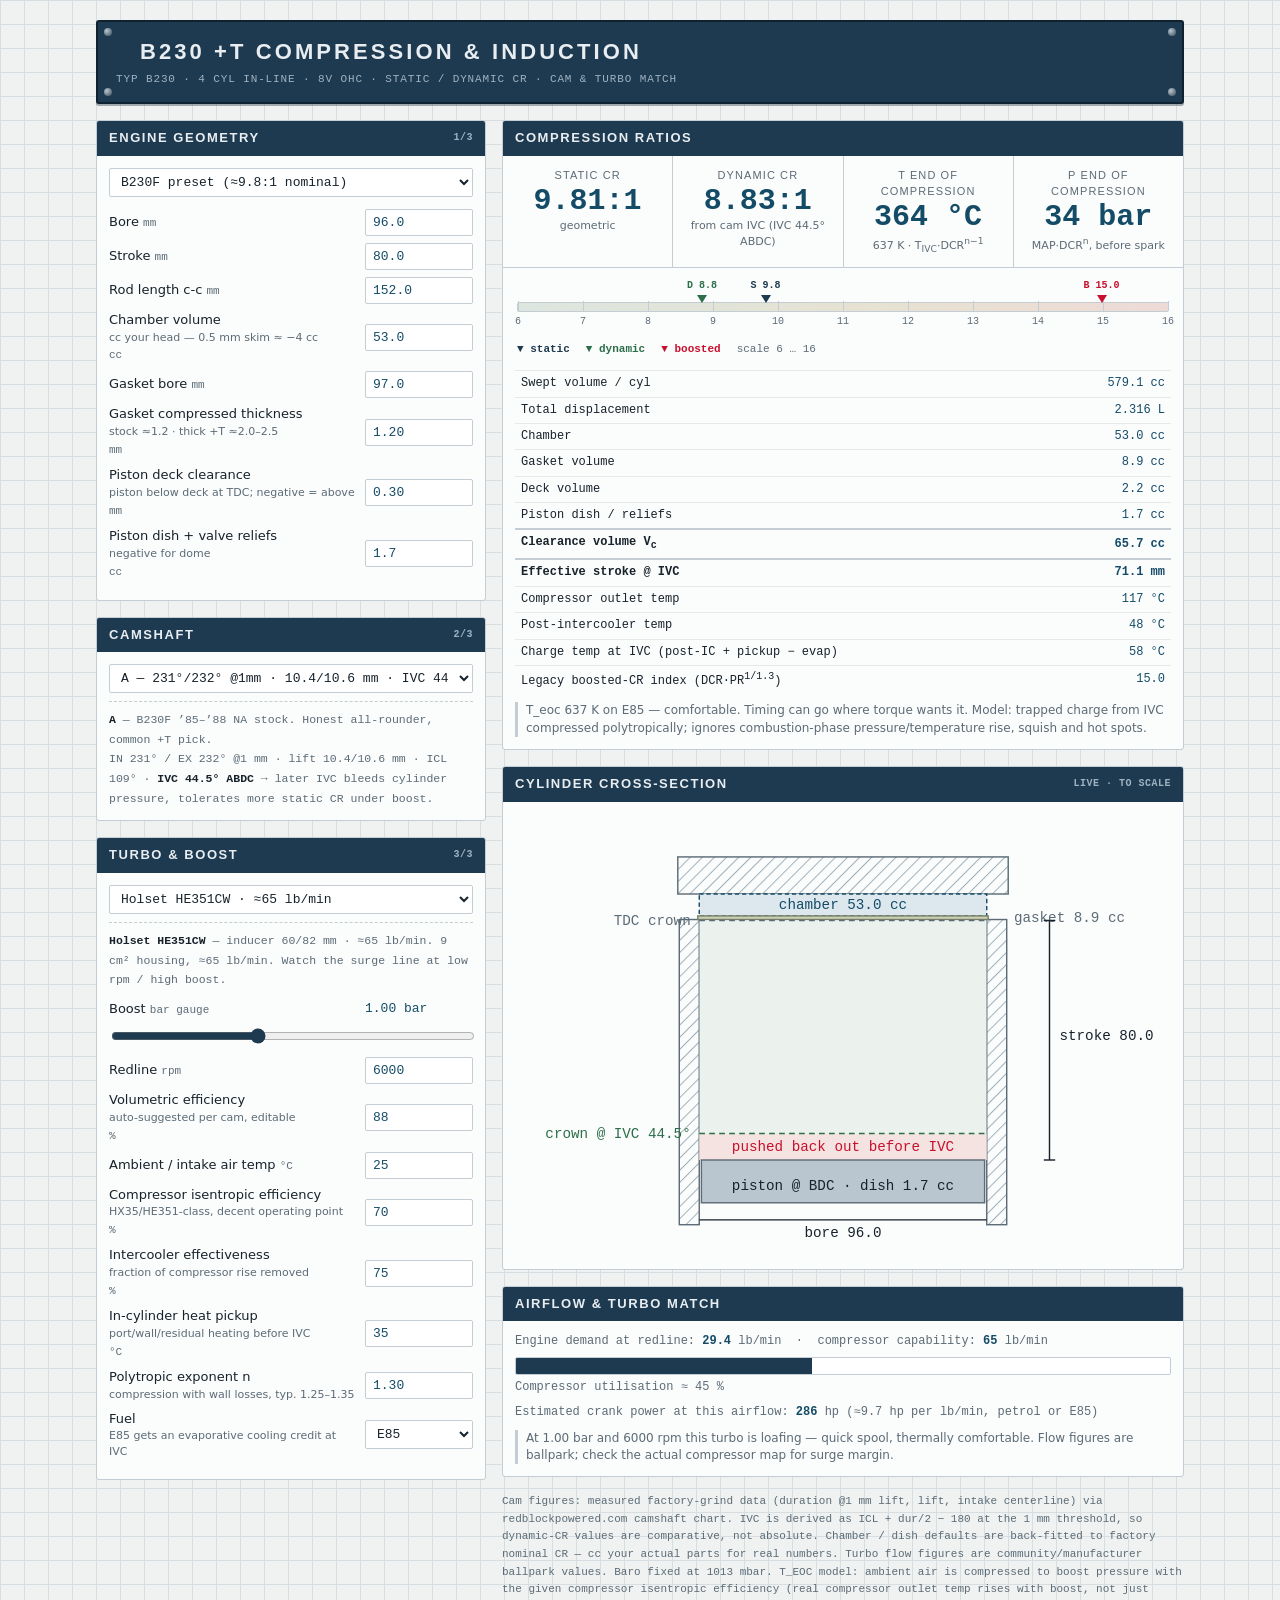
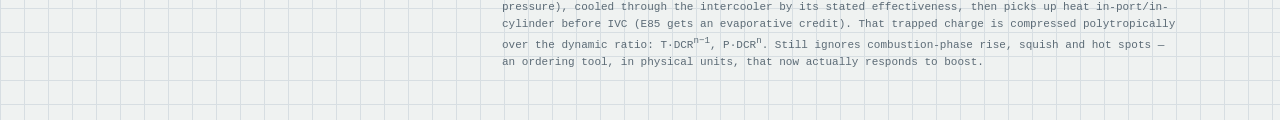
==== docs/tools/b230_compression_calc.html @ 08988bee "Added B230+T compression calculator" ====
<!DOCTYPE html>
<html lang="en">
<head>
<meta charset="UTF-8">
<meta name="viewport" content="width=device-width, initial-scale=1.0">
<title>B230 +T Compression &amp; Induction Calculator</title>
<style>
  :root{
    --paper:#EFF2F1;
    --panel:#FBFCFC;
    --gridline:#D7DEE2;
    --ink:#17222B;
    --muted:#5C6B76;
    --plate:#1E3A50;
    --plate-ink:#E8EDF1;
    --val:#144B67;
    --red:#C8102E;
    --ok:#2C6E49;
    --line:#C3CDD3;
    --mono:ui-monospace,"Cascadia Mono",Consolas,Menlo,monospace;
    --cond:"Arial Narrow","Helvetica Neue Condensed","Roboto Condensed",Arial,sans-serif;
  }
  *{box-sizing:border-box}
  body{
    margin:0; background:var(--paper); color:var(--ink);
    font:14px/1.45 system-ui,Segoe UI,Arial,sans-serif;
    background-image:
      linear-gradient(var(--gridline) 1px, transparent 1px),
      linear-gradient(90deg, var(--gridline) 1px, transparent 1px);
    background-size:24px 24px;
  }
  .wrap{max-width:1120px;margin:0 auto;padding:20px 16px 48px}

  /* ---- data plate header ---- */
  .plate{
    background:var(--plate); color:var(--plate-ink);
    border:2px solid #10222F; border-radius:3px;
    padding:14px 18px; position:relative;
    display:flex; flex-wrap:wrap; gap:4px 24px; align-items:baseline;
    box-shadow:0 2px 0 rgba(16,34,47,.35);
  }
  .plate::before,.plate::after,
  .plate .rvt::before,.plate .rvt::after{
    content:""; position:absolute; width:8px; height:8px; border-radius:50%;
    background:radial-gradient(circle at 35% 35%, #B9C6CF, #5A6E7D 70%);
  }
  .plate::before{top:6px;left:6px}
  .plate::after{top:6px;right:6px}
  .plate .rvt::before{bottom:6px;left:6px}
  .plate .rvt::after{bottom:6px;right:6px}
  .plate h1{
    font-family:var(--cond); font-size:22px; font-weight:700; margin:0;
    text-transform:uppercase; letter-spacing:.14em;
  }
  .plate .sub{
    font-family:var(--mono); font-size:11px; letter-spacing:.08em;
    color:#9FB2C0; text-transform:uppercase;
  }

  .cols{display:grid; grid-template-columns:390px 1fr; gap:16px; margin-top:16px}
  @media(max-width:920px){ .cols{grid-template-columns:1fr} }

  /* ---- cards ---- */
  .card{
    background:var(--panel); border:1px solid var(--line); border-radius:3px;
    margin-bottom:16px; overflow:hidden;
  }
  .card h2{
    margin:0; padding:8px 12px; background:var(--plate); color:var(--plate-ink);
    font-family:var(--cond); font-size:13px; font-weight:700;
    text-transform:uppercase; letter-spacing:.12em;
    display:flex; justify-content:space-between; align-items:center;
  }
  .card h2 .tag{font-family:var(--mono); font-size:10px; color:#9FB2C0; letter-spacing:.05em}
  .card .body{padding:12px}

  /* ---- inputs ---- */
  .frow{display:grid; grid-template-columns:1fr 108px; gap:6px 10px; align-items:center; margin-bottom:7px}
  .frow label{color:var(--ink); font-size:13px}
  .frow label small{display:block;color:var(--muted);font-size:11px}
  input[type=number], select{
    font-family:var(--mono); font-size:13px; color:var(--val);
    padding:5px 7px; border:1px solid var(--line); border-radius:2px;
    background:#fff; width:100%;
  }
  input[type=number]:focus, select:focus, input[type=range]:focus{
    outline:2px solid var(--val); outline-offset:1px;
  }
  select{color:var(--ink)}
  .presetrow{display:flex; gap:8px; margin-bottom:12px}
  .presetrow select{flex:1}
  .unit{color:var(--muted); font-size:11px; font-family:var(--mono)}

  input[type=range]{width:100%; accent-color:var(--plate)}
  .rangeout{font-family:var(--mono); color:var(--val); font-size:13px; white-space:nowrap}

  /* ---- results ---- */
  .bigrow{display:grid; grid-template-columns:repeat(auto-fit,minmax(150px,1fr)); gap:1px; background:var(--line); border-bottom:1px solid var(--line)}
  .big{background:var(--panel); padding:12px 14px; text-align:center}
  .big .lbl{font-family:var(--cond); text-transform:uppercase; letter-spacing:.1em; font-size:11px; color:var(--muted)}
  .big .num{font-family:var(--mono); font-size:30px; font-weight:600; color:var(--val); line-height:1.15}
  .big .num.warn{color:var(--red)}
  .big .note{font-size:11px; color:var(--muted)}

  /* CR scale rail */
  .rail{position:relative; margin:34px 14px 30px; height:10px; background:linear-gradient(90deg,#DCE6DF, #E7E2D2 55%, #EEDAD6); border:1px solid var(--line); border-radius:2px}
  .rail .tick{position:absolute; top:12px; font-family:var(--mono); font-size:10px; color:var(--muted); transform:translateX(-50%)}
  .rail .tick::before{content:""; position:absolute; top:-14px; left:50%; width:1px; height:10px; background:var(--line)}
  .rail .mk{position:absolute; top:-24px; transform:translateX(-50%); text-align:center; font-family:var(--mono); font-size:10px; font-weight:700}
  .rail .mk::after{content:""; display:block; margin:1px auto 0; width:0; height:0; border-left:5px solid transparent; border-right:5px solid transparent; border-top:8px solid currentColor}
  .mk.scr{color:var(--plate)} .mk.dcr{color:var(--ok)} .mk.ecr{color:var(--red)}
  .raillegend{display:flex; gap:16px; padding:0 14px 12px; font-family:var(--mono); font-size:11px; color:var(--muted); flex-wrap:wrap}
  .raillegend b{font-weight:700}
  .lg-scr{color:var(--plate)} .lg-dcr{color:var(--ok)} .lg-ecr{color:var(--red)}

  /* volume table */
  table.vol{width:100%; border-collapse:collapse; font-family:var(--mono); font-size:12px}
  table.vol td{padding:4px 6px; border-top:1px solid #E4E9EC}
  table.vol td:last-child{text-align:right; color:var(--val)}
  table.vol tr.total td{border-top:2px solid var(--line); font-weight:700}

  /* cam spec strip */
  .camspec{font-family:var(--mono); font-size:11.5px; color:var(--muted); margin-top:8px; border-top:1px dashed var(--line); padding-top:8px; line-height:1.7}
  .camspec b{color:var(--ink)}

  /* airflow bar */
  .flowbar{height:18px; border:1px solid var(--line); border-radius:2px; background:#fff; position:relative; overflow:hidden; margin:6px 0 4px}
  .flowbar .fill{height:100%; background:var(--plate); transition:width .25s}
  .flowbar.over .fill{background:var(--red)}
  .flowtxt{font-family:var(--mono); font-size:12px; color:var(--muted)}
  .flowtxt b{color:var(--val)}
  .hint{font-size:12px; color:var(--muted); margin-top:8px; border-left:3px solid var(--line); padding-left:8px}
  .hint.warn{border-color:var(--red); color:var(--red)}

  svg text{font-family:var(--mono)}
  footer{margin-top:8px; font-size:11px; color:var(--muted); font-family:var(--mono); line-height:1.6}
  @media (prefers-reduced-motion: reduce){ *{transition:none !important} }
</style>
</head>
<body>
<div class="wrap">

  <header class="plate"><span class="rvt"></span>
    <h1>B230 +T Compression &amp; Induction</h1>
    <span class="sub">Typ B230 · 4 cyl in-line · 8V OHC · static / dynamic CR · cam &amp; turbo match</span>
  </header>

  <div class="cols">
    <!-- ================= LEFT: INPUTS ================= -->
    <div>
      <section class="card">
        <h2>Engine geometry <span class="tag">1/3</span></h2>
        <div class="body">
          <div class="presetrow">
            <select id="preset" aria-label="Engine preset">
              <option value="b230f">B230F preset (≈9.8:1 nominal)</option>
              <option value="b230ft">B230FT preset (≈8.7:1 nominal)</option>
              <option value="custom">Custom (edited)</option>
            </select>
          </div>
          <div class="frow"><label>Bore <span class="unit">mm</span></label><input type="number" id="bore" step="0.1" value="96.0"></div>
          <div class="frow"><label>Stroke <span class="unit">mm</span></label><input type="number" id="stroke" step="0.1" value="80.0"></div>
          <div class="frow"><label>Rod length c-c <span class="unit">mm</span></label><input type="number" id="rod" step="0.1" value="152.0"></div>
          <div class="frow"><label>Chamber volume <small>cc your head — 0.5 mm skim ≈ −4 cc</small><span class="unit">cc</span></label><input type="number" id="chamber" step="0.1" value="53.0"></div>
          <div class="frow"><label>Gasket bore <span class="unit">mm</span></label><input type="number" id="gbore" step="0.1" value="97.0"></div>
          <div class="frow"><label>Gasket compressed thickness <small>stock ≈1.2 · thick +T ≈2.0–2.5</small><span class="unit">mm</span></label><input type="number" id="gthk" step="0.05" value="1.20"></div>
          <div class="frow"><label>Piston deck clearance <small>piston below deck at TDC; negative = above</small><span class="unit">mm</span></label><input type="number" id="deck" step="0.05" value="0.30"></div>
          <div class="frow"><label>Piston dish + valve reliefs <small>negative for dome</small><span class="unit">cc</span></label><input type="number" id="dish" step="0.1" value="1.7"></div>
        </div>
      </section>

      <section class="card">
        <h2>Camshaft <span class="tag">2/3</span></h2>
        <div class="body">
          <select id="cam" aria-label="OEM camshaft"></select>
          <div class="camspec" id="camspec"></div>
        </div>
      </section>

      <section class="card">
        <h2>Turbo &amp; boost <span class="tag">3/3</span></h2>
        <div class="body">
          <select id="turbo" aria-label="Turbocharger"></select>
          <div class="camspec" id="turbospec"></div>
          <div class="frow" style="margin-top:10px">
            <label>Boost <span class="unit">bar gauge</span></label>
            <span class="rangeout"><span id="boostout">1.00</span> bar</span>
          </div>
          <input type="range" id="boost" min="0" max="2.5" step="0.05" value="1.0" aria-label="Boost pressure">
          <div class="frow" style="margin-top:8px"><label>Redline <span class="unit">rpm</span></label><input type="number" id="rpm" step="100" value="6000"></div>
          <div class="frow"><label>Volumetric efficiency <small>auto-suggested per cam, editable</small><span class="unit">%</span></label><input type="number" id="ve" step="1" value="88"></div>
          <div class="frow"><label>Ambient / intake air temp <span class="unit">°C</span></label><input type="number" id="ambient" step="1" value="25"></div>
          <div class="frow"><label>Compressor isentropic efficiency <small>HX35/HE351-class, decent operating point</small><span class="unit">%</span></label><input type="number" id="etac" step="1" value="70"></div>
          <div class="frow"><label>Intercooler effectiveness <small>fraction of compressor rise removed</small><span class="unit">%</span></label><input type="number" id="iceff" step="1" value="75"></div>
          <div class="frow"><label>In-cylinder heat pickup <small>port/wall/residual heating before IVC</small><span class="unit">°C</span></label><input type="number" id="dth" step="1" value="35"></div>
          <div class="frow"><label>Polytropic exponent n <small>compression with wall losses, typ. 1.25–1.35</small></label><input type="number" id="poly" step="0.01" value="1.30"></div>
          <div class="frow"><label>Fuel <small>E85 gets an evaporative cooling credit at IVC</small></label>
            <select id="fuel"><option value="e85">E85</option><option value="98">98 RON</option><option value="95">95 RON</option></select>
          </div>
        </div>
      </section>
    </div>

    <!-- ================= RIGHT: RESULTS ================= -->
    <div>
      <section class="card">
        <h2>Compression ratios</h2>
        <div class="bigrow">
          <div class="big"><div class="lbl">Static CR</div><div class="num" id="scr">–</div><div class="note">geometric</div></div>
          <div class="big"><div class="lbl">Dynamic CR</div><div class="num" id="dcr">–</div><div class="note">from cam IVC <span id="ivcnote"></span></div></div>
          <div class="big"><div class="lbl">T end of compression</div><div class="num" id="teoc">–</div><div class="note" id="teocnote">T<sub>IVC</sub>·DCR<sup>n−1</sup></div></div>
          <div class="big"><div class="lbl">P end of compression</div><div class="num" id="peoc">–</div><div class="note">MAP·DCR<sup>n</sup>, before spark</div></div>
        </div>
        <div class="rail" id="rail" aria-hidden="true"></div>
        <div class="raillegend">
          <span class="lg-scr"><b>▼ static</b></span>
          <span class="lg-dcr"><b>▼ dynamic</b></span>
          <span class="lg-ecr"><b>▼ boosted</b></span>
          <span>scale 6 … 16</span>
        </div>
        <div class="body" style="padding-top:0">
          <table class="vol" id="voltab"></table>
          <div class="hint" id="crhint"></div>
        </div>
      </section>

      <section class="card">
        <h2>Cylinder cross-section <span class="tag">live · to scale</span></h2>
        <div class="body" style="text-align:center">
          <svg id="cyl" width="100%" viewBox="0 0 460 320" role="img" aria-label="Schematic cylinder cross-section"></svg>
        </div>
      </section>

      <section class="card">
        <h2>Airflow &amp; turbo match</h2>
        <div class="body">
          <div class="flowtxt">Engine demand at redline: <b id="demand">–</b> lb/min &nbsp;·&nbsp; compressor capability: <b id="cap">–</b> lb/min</div>
          <div class="flowbar" id="flowbar"><div class="fill" id="flowfill"></div></div>
          <div class="flowtxt" id="flowpct"></div>
          <div class="flowtxt" style="margin-top:8px">Estimated crank power at this airflow: <b id="hp">–</b> hp <span style="color:var(--muted)">(≈9.7 hp per lb/min, petrol or E85)</span></div>
          <div class="hint" id="turbohint"></div>
        </div>
      </section>

      <footer>
        Cam figures: measured factory-grind data (duration @1 mm lift, lift, intake centerline) via redblockpowered.com camshaft chart.
        IVC is derived as ICL + dur/2 − 180 at the 1 mm threshold, so dynamic-CR values are comparative, not absolute.
        Chamber / dish defaults are back-fitted to factory nominal CR — cc your actual parts for real numbers.
        Turbo flow figures are community/manufacturer ballpark values. Baro fixed at 1013 mbar.
        T_EOC model: ambient air is compressed to boost pressure with the given compressor isentropic efficiency (real compressor
        outlet temp rises with boost, not just pressure), cooled through the intercooler by its stated effectiveness, then picks up
        heat in-port/in-cylinder before IVC (E85 gets an evaporative credit). That trapped charge is compressed polytropically over
        the dynamic ratio: T·DCR<sup>n−1</sup>, P·DCR<sup>n</sup>. Still ignores combustion-phase rise, squish and hot spots — an
        ordering tool, in physical units, that now actually responds to boost.
      </footer>
    </div>
  </div>
</div>

<script>
"use strict";

/* ------------ data ------------ */
const CAMS = {
  A:  {di:231, de:232, li:10.4, le:10.6, icl:109,   ve:88, desc:"B230F ’85–’88 NA stock. Honest all-rounder, common +T pick."},
  B:  {di:235, de:239, li:10.5, le:10.6, icl:109,   ve:88, desc:"Older B21E/B23E injection NA grind."},
  D:  {di:246, de:245, li:11.2, le:11.0, icl:108,   ve:92, desc:"Hot factory NA grind. Lumpy idle, likes revs and compression."},
  H:  {di:250, de:244, li:12.0, le:11.4, icl:106,   ve:92, desc:"Carb-era sport grind. Longest intake duration of the OEM set."},
  K:  {di:246, de:246, li:12.1, le:12.0, icl:113,   ve:92, desc:"Hot NA grind, highest lift of the OEM cams. Late IVC."},
  M:  {di:209, de:228, li:9.4,  le:10.5, icl:116,   ve:82, desc:"B230F ’89+ economy/emissions grind. The one people swap out."},
  T:  {di:218, de:215, li:10.0, le:10.0, icl:109.5, ve:85, desc:"Factory turbo cam (B21FT/B230FT/FK). Short, symmetric, early IVC."},
  V:  {di:236, de:237, li:11.2, le:11.3, icl:111,   ve:90, desc:"B23ET / 240 Turbo era. Mild step up from A."},
  VX: {di:238, de:231, li:11.3, le:10.6, icl:115,   ve:90, desc:"B230FX ’92–’93. Big intake bias; the classic OEM +T upgrade."}
};

const TURBOS = {
  t3:   {name:"Garrett T3 (stock 240/740 Turbo)",  ind:"≈45",  flow:23, note:"Stock wastegated unit. Runs out of breath early but spools instantly."},
  tc13: {name:"Mitsubishi TD04HL-13C (940 Turbo)", ind:"—",    flow:20, note:"Stock 940 unit. Quick spool, done by ≈200 hp."},
  tc15: {name:"Mitsubishi TD04HL-15G",             ind:"—",    flow:26, note:"Popular cheap upgrade, Saab/Volvo sourced."},
  tc16: {name:"Mitsubishi TD04HL-16T",             ind:"—",    flow:29, note:"Good street compromise on a +T."},
  tc19: {name:"Mitsubishi TD04HL-19T",             ind:"—",    flow:34, note:"About the limit of the TD04 frame."},
  he341:{name:"Holset HE341CW",                    ind:"≈50",  flow:50, note:"Smaller Holset, strong spool for its flow."},
  hy35: {name:"Holset HY35W",                      ind:"54",   flow:52, note:"9 cm² undivided housing — fast spool."},
  hx35: {name:"Holset HX35W",                      ind:"54",   flow:55, note:"12 cm² divided T3 flange. The classic budget 400 hp unit."},
  he351:{name:"Holset HE351CW",                    ind:"60/82",flow:65, note:"9 cm² housing, ≈65 lb/min. Watch the surge line at low rpm / high boost."}
};

const BARO = 101.325; // kPa
const $ = id => document.getElementById(id);
const GEO = ["bore","stroke","rod","chamber","gbore","gthk","deck","dish"];

const PRESETS = {
  b230f:  {bore:96.0, stroke:80.0, rod:152.0, chamber:53.0, gbore:97.0, gthk:1.20, deck:0.30, dish:1.7},
  b230ft: {bore:96.0, stroke:80.0, rod:152.0, chamber:53.0, gbore:97.0, gthk:1.20, deck:0.30, dish:11.2}
};

/* ------------ populate selects ------------ */
(function(){
  const cs = $("cam");
  for (const k of Object.keys(CAMS)){
    const c = CAMS[k], ivc = (c.icl + c.di/2 - 180).toFixed(1);
    const o = document.createElement("option");
    o.value = k;
    o.textContent = `${k} — ${c.di}°/${c.de}° @1mm · ${c.li}/${c.le} mm · IVC ${ivc}° ABDC`;
    cs.appendChild(o);
  }
  cs.value = "A";
  const ts = $("turbo");
  for (const k of Object.keys(TURBOS)){
    const t = TURBOS[k];
    const o = document.createElement("option");
    o.value = k;
    o.textContent = `${t.name} · ≈${t.flow} lb/min`;
    ts.appendChild(o);
  }
  ts.value = "he351";
})();

/* ------------ math ------------ */
const cylArea = b => Math.PI/4 * b*b;                      // mm²
const cc = mm3 => mm3/1000;

function pistonDistFromTDC(thetaDeg, r, L){
  const t = thetaDeg * Math.PI/180;
  return (r + L) - (r*Math.cos(t) + Math.sqrt(L*L - Math.pow(r*Math.sin(t),2)));
}

function readGeo(){
  const g = {};
  for (const k of GEO) g[k] = parseFloat($(k).value) || 0;
  return g;
}

function compute(){
  const g = readGeo();
  const cam = CAMS[$("cam").value];
  const turbo = TURBOS[$("turbo").value];
  const boost = parseFloat($("boost").value);
  const rpm = parseFloat($("rpm").value) || 0;
  const ve = (parseFloat($("ve").value) || 0)/100;

  const Vd = cc(cylArea(g.bore) * g.stroke);               // cc per cyl
  const Vgask = cc(cylArea(g.gbore) * g.gthk);
  const Vdeck = cc(cylArea(g.bore) * g.deck);
  const Vc = g.chamber + Vgask + Vdeck + g.dish;
  const scr = Vd/Vc + 1;

  const ivc = cam.icl + cam.di/2 - 180;                    // ° ABDC @1mm
  const effStroke = pistonDistFromTDC(180 + ivc, g.stroke/2, g.rod);
  const dcr = (Vd * effStroke/g.stroke)/Vc + 1;

  const pr = (BARO + boost*100)/BARO;

  // compressor discharge & post-intercooler temperature — this is what actually responds to boost
  const k = 1.4;
  const ambientC = parseFloat($("ambient").value) || 0;
  const etaC = (parseFloat($("etac").value) || 100)/100;
  const icEff = (parseFloat($("iceff").value) || 0)/100;
  const T1 = ambientC + 273.15;
  const T2s = T1 * Math.pow(pr, (k-1)/k);
  const T2actual = T1 + (T2s - T1)/etaC;             // real compressor outlet temp
  const TicK = T2actual - icEff * (T2actual - T1);   // post-intercooler, coolant ≈ ambient

  // end-of-compression state (trapped charge from IVC, polytropic)
  const n = parseFloat($("poly").value) || 1.30;
  const dth = parseFloat($("dth").value) || 0;
  const fuel = $("fuel").value;
  const evap = fuel === "e85" ? 25 : 0;                    // °C evaporative credit
  const tivcK = TicK + dth - evap;
  const teocK = tivcK * Math.pow(dcr, n - 1);
  const peocBar = (BARO + boost*100)/100 * Math.pow(dcr, n);
  const ecr = dcr * Math.pow(pr, 1/1.3);            // legacy index, kept for the table row

  // airflow demand at redline (density at manifold = post-intercooler state)
  const rho = (BARO + boost*100)*1000 / (287 * TicK);       // kg/m³
  const volFlow = (4*Vd/1e6) * rpm/2;                       // m³/min
  const lbmin = volFlow * rho * ve * 2.20462;
  const hp = lbmin * 9.7;

  return {g, Vd, Vgask, Vdeck, Vc, scr, ivc, effStroke, dcr, pr, ecr, boost, lbmin, hp, cam, turbo, rpm,
          n, fuel, tivcK, teocK, peocBar, T2actual, TicK};
}

/* ------------ render ------------ */
function fmt(x,d=2){ return isFinite(x) ? x.toFixed(d) : "–"; }

function railMarkers(r){
  const rail = $("rail");
  rail.innerHTML = "";
  const lo = 6, hi = 16;
  for (let t = lo; t <= hi; t++){
    const tick = document.createElement("span");
    tick.className = "tick";
    tick.style.left = ((t-lo)/(hi-lo)*100) + "%";
    tick.textContent = t;
    rail.appendChild(tick);
  }
  const mks = [ [r.scr,"scr","S"], [r.dcr,"dcr","D"], [r.ecr,"ecr","B"] ];
  for (const [v,cls,lab] of mks){
    if (!isFinite(v)) continue;
    const m = document.createElement("span");
    m.className = "mk " + cls;
    m.style.left = (Math.min(Math.max(v,lo),hi)-lo)/(hi-lo)*100 + "%";
    m.textContent = lab + " " + v.toFixed(1);
    rail.appendChild(m);
  }
}

function drawCyl(r){
  const s = 2.1;                                  // px per mm
  const g = r.g;
  const cx = 230;
  const bw = g.bore * s, gw = g.gbore * s;
  const wall = 14;
  const deckY = 74;
  const strokePx = g.stroke * s;
  const gaskPx = Math.max(g.gthk * s, 1.5);
  const deckClrPx = g.deck * s;
  const tdcCrownY = deckY + deckClrPx;
  const bdcCrownY = tdcCrownY + strokePx;
  const effY = tdcCrownY + r.effStroke * s;       // piston crown at IVC
  const chH = Math.max(r.g.chamber*1000 / cylArea(g.bore) * s, 4); // equivalent slab height
  const dishH = Math.max(g.dish*1000 / cylArea(g.bore) * s, 0);

  const L = [];
  L.push(`<defs><pattern id="hatch" width="6" height="6" patternUnits="userSpaceOnUse" patternTransform="rotate(45)"><line x1="0" y1="0" x2="0" y2="6" stroke="#9FB0BA" stroke-width="1.4"/></pattern></defs>`);
  // block walls
  L.push(`<rect x="${cx-bw/2-wall}" y="${deckY}" width="${wall}" height="${strokePx+46}" fill="url(#hatch)" stroke="#5C6B76"/>`);
  L.push(`<rect x="${cx+bw/2}" y="${deckY}" width="${wall}" height="${strokePx+46}" fill="url(#hatch)" stroke="#5C6B76"/>`);
  // head + chamber slab
  L.push(`<rect x="${cx-gw/2-wall}" y="${deckY-gaskPx-chH-26}" width="${gw+2*wall}" height="26" fill="url(#hatch)" stroke="#5C6B76"/>`);
  L.push(`<rect x="${cx-bw/2}" y="${deckY-gaskPx-chH}" width="${bw}" height="${chH}" fill="#DCE8EE" stroke="#144B67" stroke-dasharray="3 2"/>`);
  L.push(`<text x="${cx}" y="${deckY-gaskPx-chH/2+3}" font-size="10" fill="#144B67" text-anchor="middle">chamber ${fmt(g.chamber,1)} cc</text>`);
  // gasket
  L.push(`<rect x="${cx-gw/2}" y="${deckY-gaskPx}" width="${gw}" height="${gaskPx}" fill="#C9CFB8" stroke="#7A8266"/>`);
  L.push(`<text x="${cx+gw/2+18}" y="${deckY-gaskPx/2+3}" font-size="10" fill="#5C6B76">gasket ${fmt(r.Vgask,1)} cc</text>`);
  // swept volume shading between eff stroke and BDC (lost to IVC)
  if (r.effStroke < g.stroke - 0.05){
    L.push(`<rect x="${cx-bw/2}" y="${effY}" width="${bw}" height="${bdcCrownY-effY}" fill="#F4E3E0"/>`);
    L.push(`<text x="${cx}" y="${(effY+bdcCrownY)/2+3}" font-size="10" fill="#C8102E" text-anchor="middle">pushed back out before IVC</text>`);
  }
  // effective swept
  L.push(`<rect x="${cx-bw/2}" y="${tdcCrownY}" width="${bw}" height="${effY-tdcCrownY}" fill="#E4EEE7" opacity="0.7"/>`);
  // piston at BDC
  const ph = 30;
  L.push(`<rect x="${cx-bw/2+1.5}" y="${bdcCrownY}" width="${bw-3}" height="${ph}" fill="#B9C6CF" stroke="#5C6B76"/>`);
  if (dishH > 0.5) L.push(`<path d="M ${cx-bw/4} ${bdcCrownY} q ${bw/4} ${dishH*2.2} ${bw/2} 0" fill="#FBFCFC" stroke="#5C6B76"/>`);
  L.push(`<text x="${cx}" y="${bdcCrownY+ph-9}" font-size="10" fill="#17222B" text-anchor="middle">piston @ BDC · dish ${fmt(g.dish,1)} cc</text>`);
  // TDC ghost
  L.push(`<line x1="${cx-bw/2}" y1="${tdcCrownY}" x2="${cx+bw/2}" y2="${tdcCrownY}" stroke="#5C6B76" stroke-dasharray="4 3"/>`);
  L.push(`<text x="${cx-bw/2-6}" y="${tdcCrownY+3}" font-size="10" fill="#5C6B76" text-anchor="end">TDC crown</text>`);
  // IVC line
  L.push(`<line x1="${cx-bw/2}" y1="${effY}" x2="${cx+bw/2}" y2="${effY}" stroke="#2C6E49" stroke-dasharray="4 3"/>`);
  L.push(`<text x="${cx-bw/2-6}" y="${effY+3}" font-size="10" fill="#2C6E49" text-anchor="end">crown @ IVC ${fmt(r.ivc,1)}°</text>`);
  // dimension: stroke
  const dimX = cx + bw/2 + wall + 30;
  L.push(`<line x1="${dimX}" y1="${tdcCrownY}" x2="${dimX}" y2="${bdcCrownY}" stroke="#17222B"/>`);
  L.push(`<line x1="${dimX-4}" y1="${tdcCrownY}" x2="${dimX+4}" y2="${tdcCrownY}" stroke="#17222B"/>`);
  L.push(`<line x1="${dimX-4}" y1="${bdcCrownY}" x2="${dimX+4}" y2="${bdcCrownY}" stroke="#17222B"/>`);
  L.push(`<text x="${dimX+7}" y="${(tdcCrownY+bdcCrownY)/2}" font-size="10" fill="#17222B">stroke ${fmt(g.stroke,1)}</text>`);
  // dimension: bore
  L.push(`<line x1="${cx-bw/2}" y1="${bdcCrownY+ph+12}" x2="${cx+bw/2}" y2="${bdcCrownY+ph+12}" stroke="#17222B"/>`);
  L.push(`<text x="${cx}" y="${bdcCrownY+ph+24}" font-size="10" fill="#17222B" text-anchor="middle">bore ${fmt(g.bore,1)}</text>`);

  const svg = $("cyl");
  svg.setAttribute("viewBox", `0 0 460 ${bdcCrownY+ph+34}`);
  svg.innerHTML = L.join("");
}

function crGuidance(r){
  const el = $("crhint");
  const T = r.teocK, P = r.peocBar;
  // fuel-specific comfort bands for end-gas temperature at TDC (K)
  const bands = { "95":[610,650,690], "98":[635,675,710], "e85":[680,720,750] };
  const [ok, watch, hot] = bands[r.fuel];
  const fname = r.fuel === "e85" ? "E85" : r.fuel + " RON";
  let txt, warn = false;
  if (T < ok){
    txt = `T_eoc ${T.toFixed(0)} K on ${fname} — comfortable. Timing can go where torque wants it.`;
  } else if (T < watch){
    txt = `T_eoc ${T.toFixed(0)} K on ${fname} — workable, but this is where the knock limit starts setting your timing map.`;
  } else if (T < hot){
    txt = `T_eoc ${T.toFixed(0)} K on ${fname} — hot end gas. Expect significant timing retard at peak torque; better IC, later-IVC cam, or lower CR pays off here.`;
    warn = true;
  } else {
    txt = `T_eoc ${T.toFixed(0)} K on ${fname} — aggressive. Thicker gasket, deeper dish, later-IVC cam (VX/K) or colder charge before chasing this tune.`;
    warn = true;
  }
  if (P > 48) txt += ` P_eoc ${P.toFixed(0)} bar — end-gas density is high, which speeds knock chemistry at any given temperature.`;
  txt += " Model: trapped charge from IVC compressed polytropically; ignores combustion-phase pressure/temperature rise, squish and hot spots.";
  el.textContent = txt;
  el.className = "hint" + (warn ? " warn" : "");
}

function render(){
  const r = compute();
  $("scr").textContent = fmt(r.scr) + ":1";
  $("dcr").textContent = fmt(r.dcr) + ":1";
  $("teoc").textContent = (r.teocK - 273.15).toFixed(0) + " °C";
  $("teocnote").innerHTML = `${r.teocK.toFixed(0)} K · T<sub>IVC</sub>·DCR<sup>n−1</sup>`;
  const bands = { "95":690, "98":710, "e85":750 };
  $("teoc").className = "num" + (r.teocK >= bands[r.fuel] - 40 ? " warn" : "");
  $("peoc").textContent = fmt(r.peocBar,0) + " bar";
  $("ivcnote").textContent = `(IVC ${fmt(r.ivc,1)}° ABDC)`;

  $("voltab").innerHTML = `
    <tr><td>Swept volume / cyl</td><td>${fmt(r.Vd,1)} cc</td></tr>
    <tr><td>Total displacement</td><td>${fmt(4*r.Vd/1000,3)} L</td></tr>
    <tr><td>Chamber</td><td>${fmt(r.g.chamber,1)} cc</td></tr>
    <tr><td>Gasket volume</td><td>${fmt(r.Vgask,1)} cc</td></tr>
    <tr><td>Deck volume</td><td>${fmt(r.Vdeck,1)} cc</td></tr>
    <tr><td>Piston dish / reliefs</td><td>${fmt(r.g.dish,1)} cc</td></tr>
    <tr class="total"><td>Clearance volume V<sub>c</sub></td><td>${fmt(r.Vc,1)} cc</td></tr>
    <tr class="total"><td>Effective stroke @ IVC</td><td>${fmt(r.effStroke,1)} mm</td></tr>
    <tr><td>Compressor outlet temp</td><td>${(r.T2actual-273.15).toFixed(0)} °C</td></tr>
    <tr><td>Post-intercooler temp</td><td>${(r.TicK-273.15).toFixed(0)} °C</td></tr>
    <tr><td>Charge temp at IVC (post-IC + pickup − evap)</td><td>${(r.tivcK-273.15).toFixed(0)} °C</td></tr>
    <tr><td>Legacy boosted-CR index (DCR·PR<sup>1/1.3</sup>)</td><td>${fmt(r.ecr,1)}</td></tr>`;

  railMarkers(r);
  drawCyl(r);
  crGuidance(r);

  // cam spec strip
  const c = r.cam;
  $("camspec").innerHTML =
    `<b>${$("cam").value}</b> — ${c.desc}<br>` +
    `IN ${c.di}° / EX ${c.de}° @1 mm · lift ${c.li}/${c.le} mm · ICL ${c.icl}° · ` +
    `<b>IVC ${fmt(r.ivc,1)}° ABDC</b> → later IVC bleeds cylinder pressure, tolerates more static CR under boost.`;

  // turbo
  const t = r.turbo;
  $("turbospec").innerHTML = `<b>${t.name}</b> — inducer ${t.ind} mm · ≈${t.flow} lb/min. ${t.note}`;
  $("boostout").textContent = fmt(r.boost);
  $("demand").textContent = fmt(r.lbmin,1);
  $("cap").textContent = t.flow;
  $("hp").textContent = Math.round(r.hp);
  const pct = r.lbmin / t.flow * 100;
  $("flowfill").style.width = Math.min(pct,100) + "%";
  $("flowbar").className = "flowbar" + (pct > 100 ? " over" : "");
  $("flowpct").textContent = `Compressor utilisation ≈ ${fmt(pct,0)} %` + (pct > 100 ? " — beyond the map, boost will taper / temps climb" : pct < 40 ? " — lots of headroom (mind surge at low rpm with big boost)" : "");
  const th = $("turbohint");
  if (pct > 100){
    th.textContent = "This combo asks more airflow than the compressor delivers. Lower boost/redline expectations or step up a frame.";
    th.className = "hint warn";
  } else {
    th.textContent = `At ${fmt(r.boost)} bar and ${r.rpm} rpm this turbo is ${pct<60?"loafing — quick spool, thermally comfortable":"well matched"}. Flow figures are ballpark; check the actual compressor map for surge margin.`;
    th.className = "hint";
  }
}

/* ------------ wiring ------------ */
$("preset").addEventListener("change", e => {
  const p = PRESETS[e.target.value];
  if (p){ for (const k of GEO) $(k).value = p[k]; }
  render();
});
for (const k of GEO){
  $(k).addEventListener("input", () => { $("preset").value = "custom"; render(); });
}
$("cam").addEventListener("change", () => { $("ve").value = CAMS[$("cam").value].ve; render(); });
for (const id of ["turbo","boost","rpm","ve","ambient","etac","iceff","dth","poly","fuel"]) $(id).addEventListener("input", render);

render();
</script>
</body>
</html>
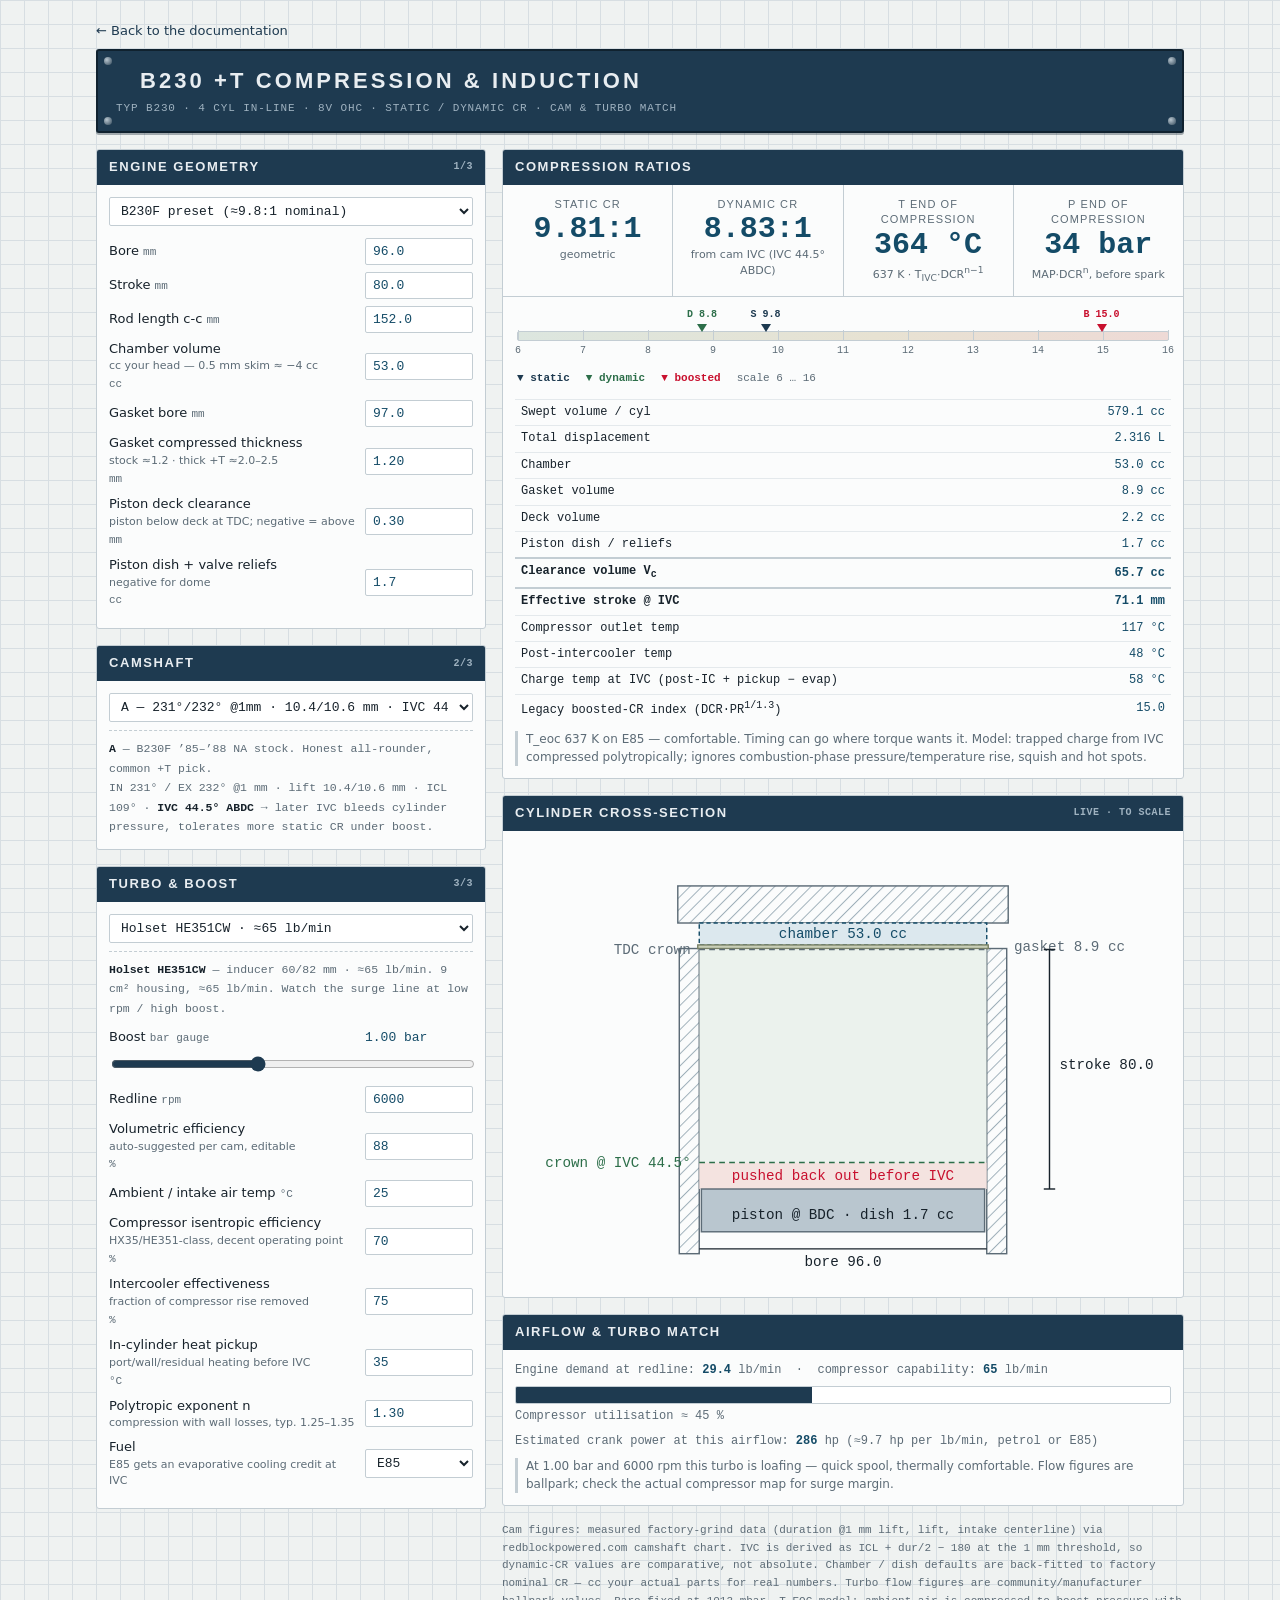
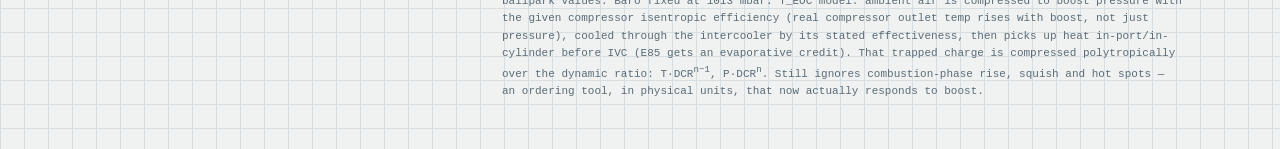
==== commit 01f0ca91: "Restructure navigation around a numbered Getting Started path - 24P V1 nav: Overview, then Getting S" ====
--- a/docs/tools/b230_compression_calc.html
+++ b/docs/tools/b230_compression_calc.html
@@ -32,6 +32,8 @@
   .wrap{max-width:1120px;margin:0 auto;padding:20px 16px 48px}
 
   /* ---- data plate header ---- */
+  .back-link{display:inline-block;margin:0 0 8px;color:var(--plate);font-size:13px;text-decoration:none}
+  .back-link:hover{text-decoration:underline}
   .plate{
     background:var(--plate); color:var(--plate-ink);
     border:2px solid #10222F; border-radius:3px;
@@ -139,6 +141,8 @@
 </head>
 <body>
 <div class="wrap">
+
+  <a class="back-link" href="index.html">← Back to the documentation</a>
 
   <header class="plate"><span class="rvt"></span>
     <h1>B230 +T Compression &amp; Induction</h1>
